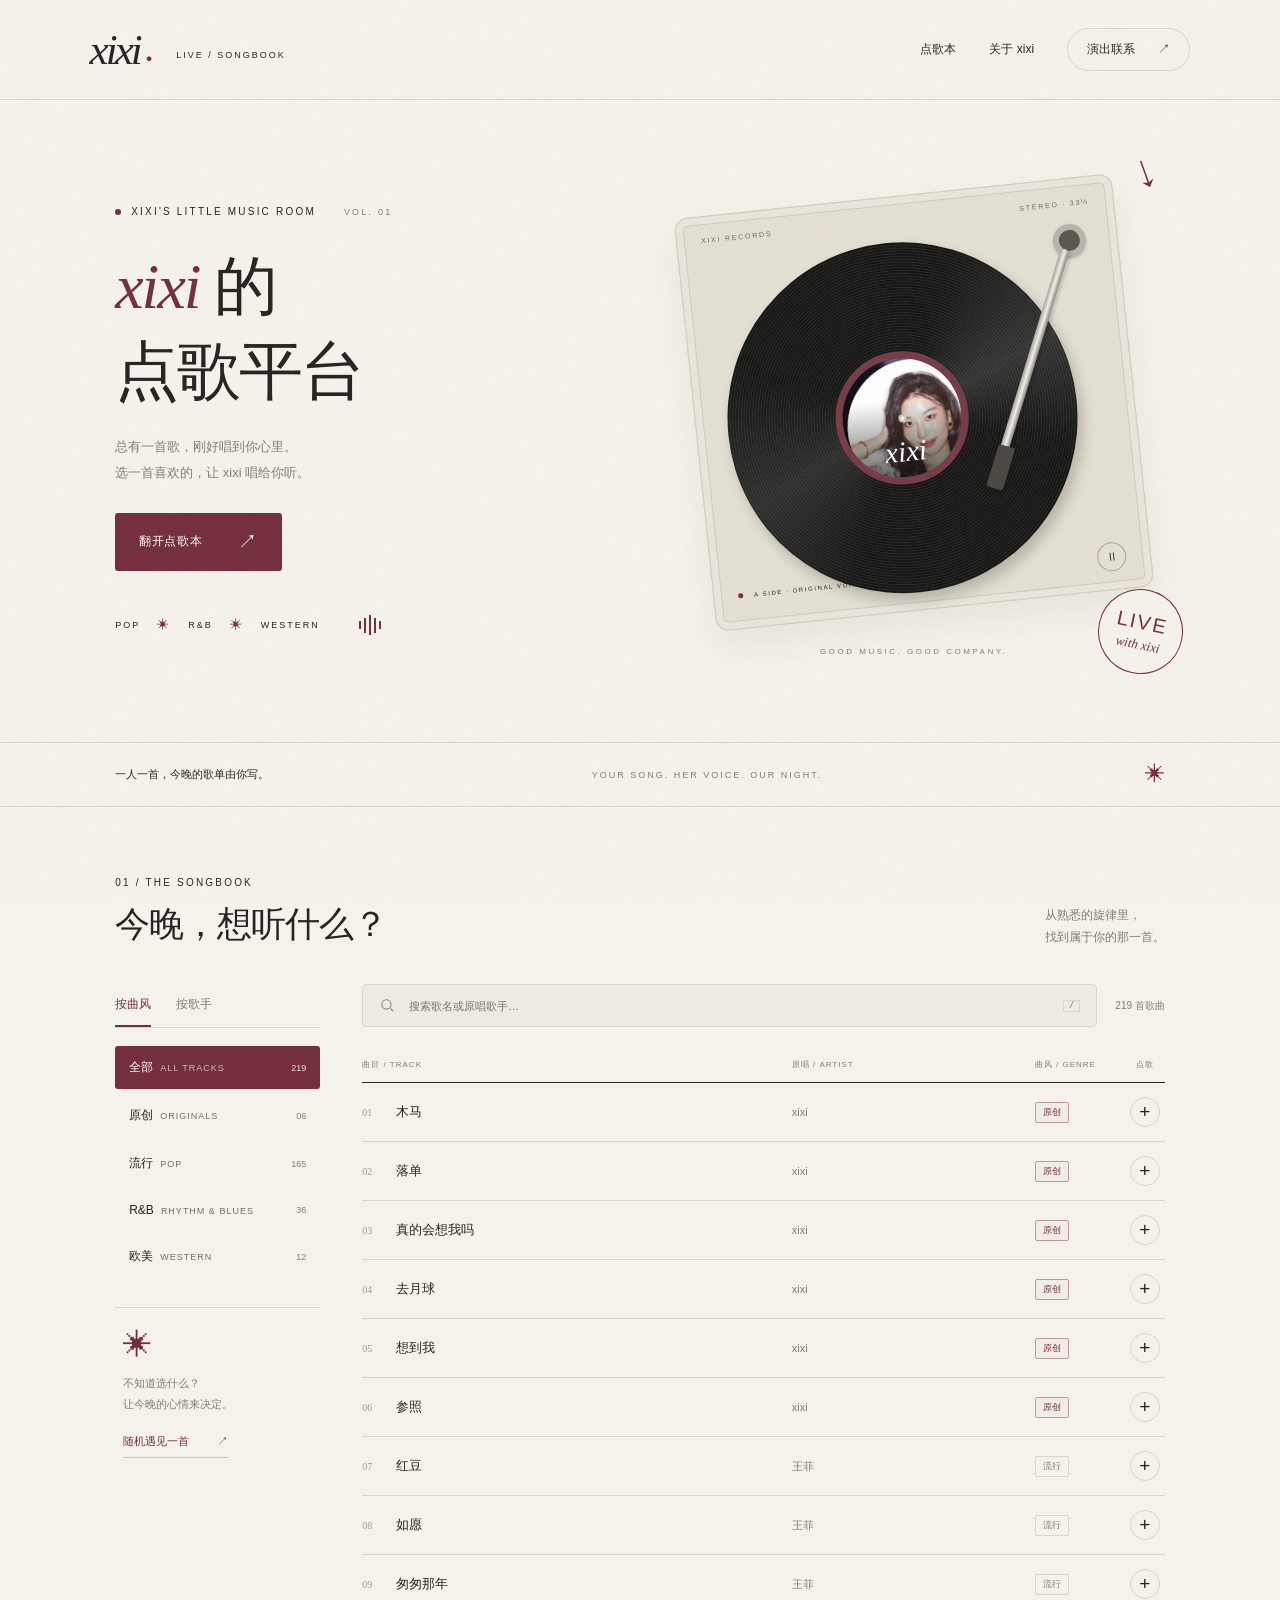
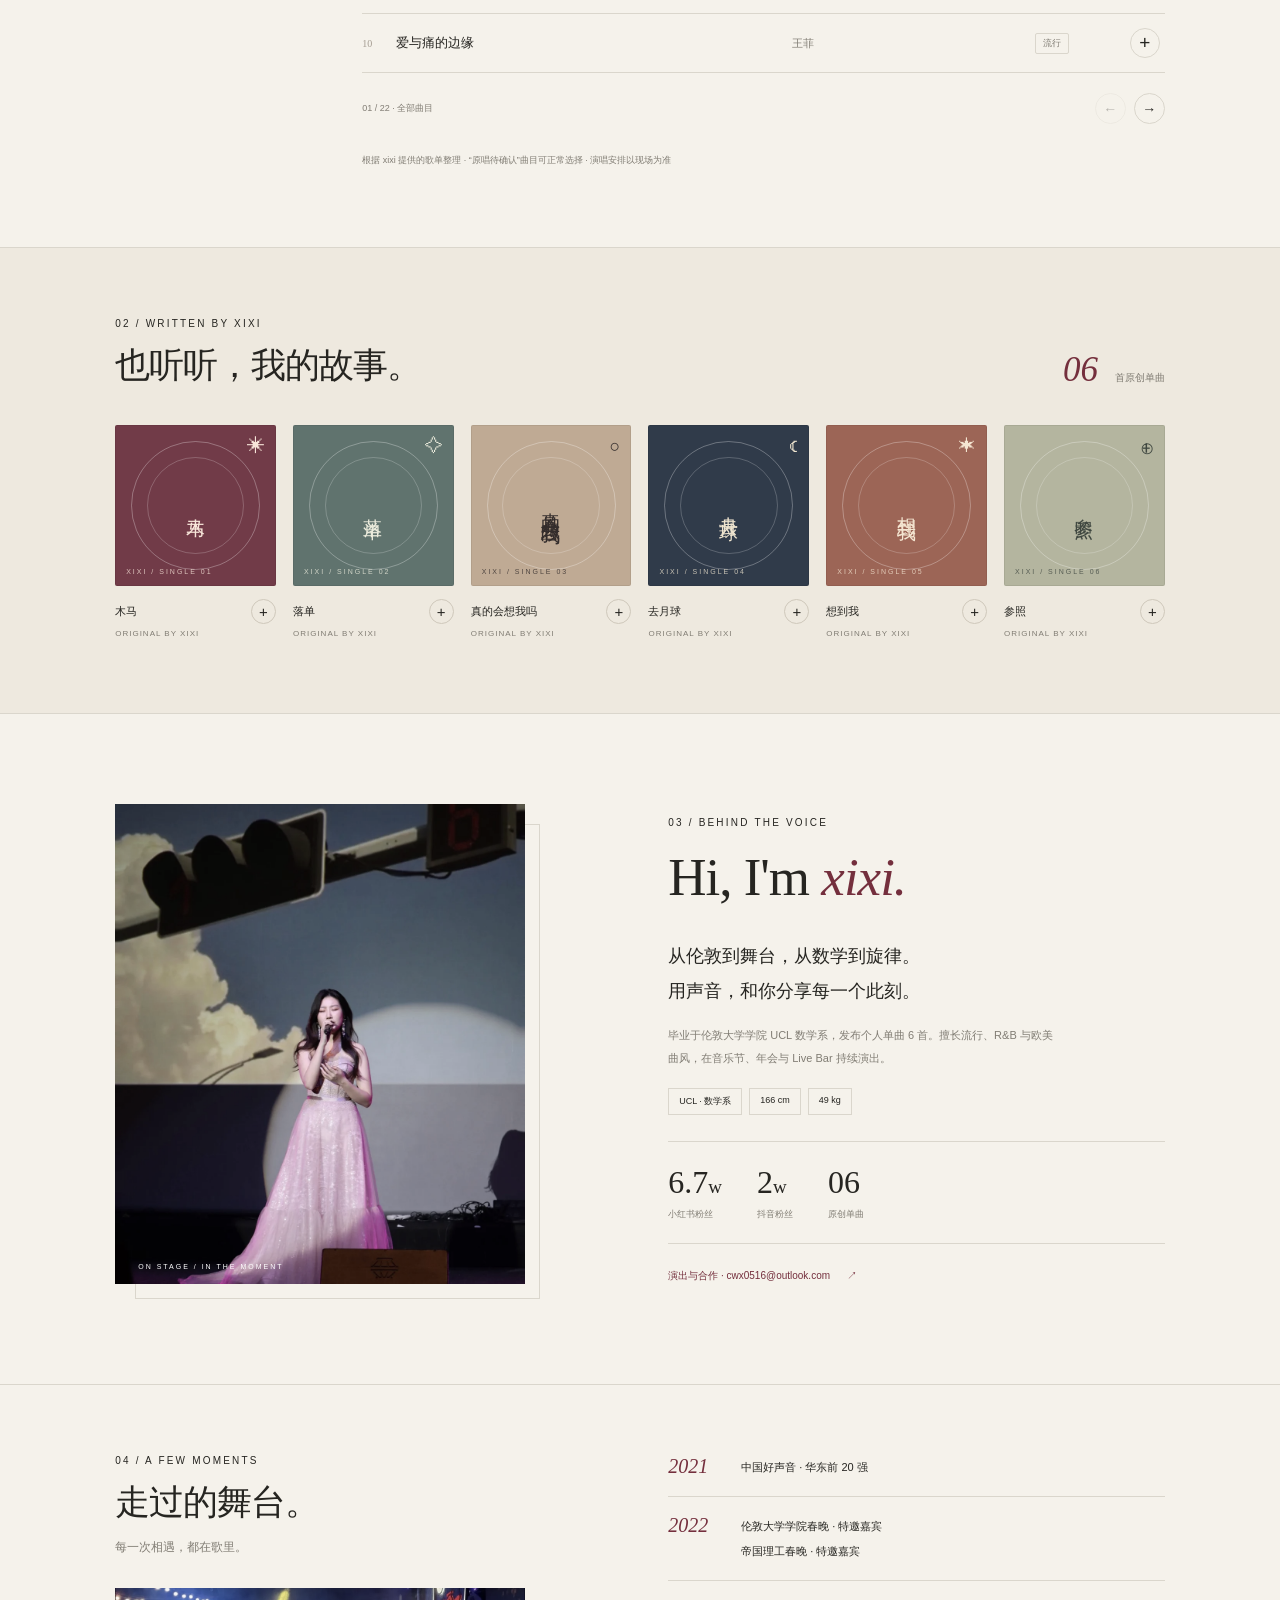
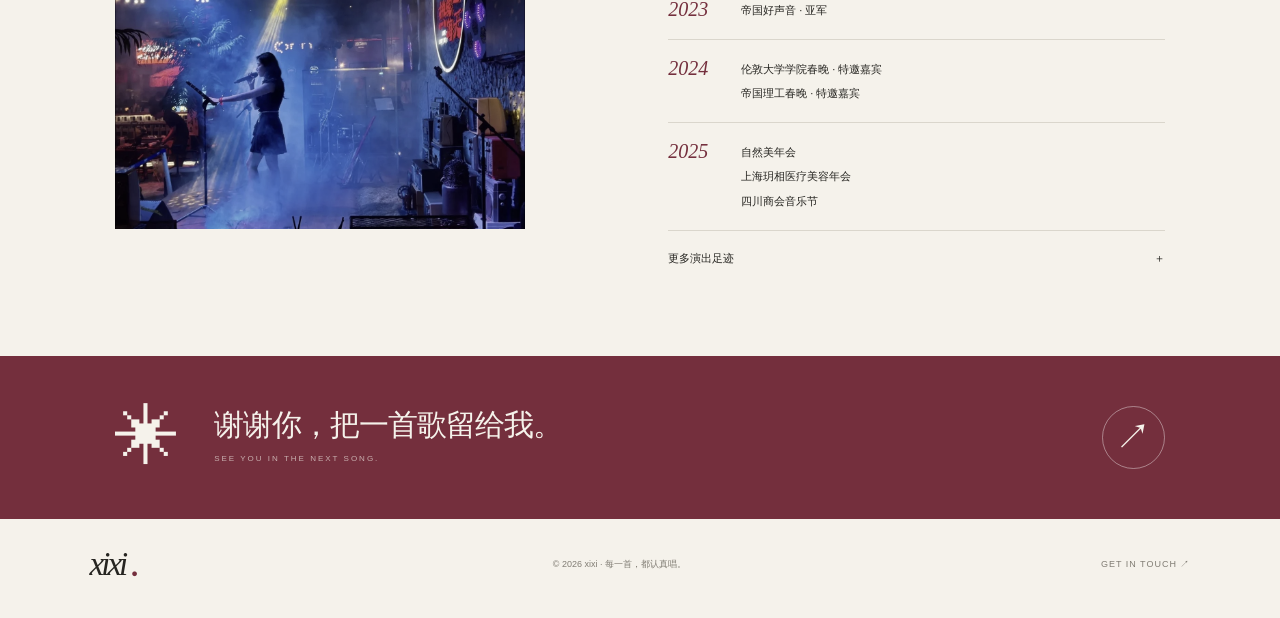
==== index.html @ 0f466eae "Create xixi song request platform for GitHub Pages" ====
<!doctype html>
<html lang="zh-CN">
<head>
  <meta charset="UTF-8">
  <meta name="viewport" content="width=device-width, initial-scale=1">
  <meta name="theme-color" content="#f5f2eb">
  <meta name="description" content="xixi 的点歌平台。按歌手或曲风浏览原创、华语流行、R&B 与欧美歌单，选择歌曲并填写点歌信息。">
  <title>xixi 的点歌平台</title>
  <link rel="icon" href="assets/favicon.svg" type="image/svg+xml">
  <link rel="stylesheet" href="styles.css">
  <script defer src="songs.js"></script>
  <script defer src="app.js"></script>
</head>
<body>
  <header class="header">
    <a class="wordmark" href="#" aria-label="xixi 首页">xixi<span class="brand-dot">●</span><span class="brand-note">LIVE / SONGBOOK</span></a>
    <nav aria-label="主导航"><a class="nav-link active" href="#songbook">点歌本</a><a class="nav-link" href="#about">关于 xixi</a><a class="contact-link" href="mailto:cwx0516@outlook.com">演出联系 <span>↗</span></a></nav>
  </header>
  <main>
    <section class="hero">
      <div class="hero-copy">
        <div class="eyebrow"><span class="status-dot"></span> XIXI'S LITTLE MUSIC ROOM <span class="edition">VOL. 01</span></div>
        <h1><span class="italic">xixi</span> 的<br>点歌平台</h1>
        <p class="hero-sub">总有一首歌，刚好唱到你心里。<br>选一首喜欢的，让 xixi 唱给你听。</p>
        <a class="primary" href="#songbook">翻开点歌本 <span>↗</span></a>
        <div class="hero-bottom"><span>POP</span><i>✳</i><span>R&B</span><i>✳</i><span>WESTERN</span><div class="tiny-wave"><b></b><b></b><b></b><b></b><b></b></div></div>
      </div>
      <div class="turntable-wrap">
        <div class="handwritten">a song for you <span>↘</span></div>
        <div class="turntable">
          <div class="deck-top"><span>XIXI RECORDS</span><span>STEREO · 33⅓</span></div>
          <div class="vinyl" id="vinyl"><div class="vinyl-label"><img src="assets/portrait.webp" alt="歌手 xixi 的肖像" fetchpriority="high"><div class="label-overlay"></div><span>xixi</span><i class="spindle"></i></div></div>
          <div class="tonearm"><div class="arm-pivot"></div><div class="arm-shaft"></div><div class="arm-head"></div></div>
          <div class="deck-bottom"><span><i class="deck-light"></i> A SIDE · ORIGINAL VOICE</span><button id="spin-toggle" class="spin-toggle" aria-label="暂停黑胶旋转" aria-pressed="false">Ⅱ</button></div>
        </div>
        <span class="record-caption">GOOD MUSIC. GOOD COMPANY.</span><div class="hero-stamp">LIVE<br><span>with xixi</span></div>
      </div>
    </section>
    <div class="ribbon"><span>一人一首，今晚的歌单由你写。</span><span class="ribbon-en">YOUR SONG. HER VOICE. OUR NIGHT.</span><span>✳</span></div>
    <section id="songbook" class="songbook section">
      <div class="section-head"><div><div class="eyebrow">01 / THE SONGBOOK</div><h2>今晚，想听什么？</h2></div><p>从熟悉的旋律里，<br>找到属于你的那一首。</p></div>
      <div class="songbook-layout">
        <aside class="filter-sidebar">
          <div class="mode-tabs" role="tablist" aria-label="分类方式"><button class="selected" id="style-tab" role="tab" aria-selected="true">按曲风</button><button id="artist-tab" role="tab" aria-selected="false">按歌手</button></div>
          <div id="filters" class="filters" aria-label="歌曲分类"></div>
          <div class="side-note"><span>✳</span><p>不知道选什么？<br>让今晚的心情来决定。</p><button id="random-song">随机遇见一首 <span>↗</span></button></div>
        </aside>
        <div class="song-content">
          <div class="search-row"><label class="search"><svg viewBox="0 0 24 24" aria-hidden="true"><circle cx="10.5" cy="10.5" r="6.5"></circle><path d="m16 16 4 4"></path></svg><input id="search" type="search" placeholder="搜索歌名或原唱歌手…" aria-label="搜索歌名或原唱歌手"><kbd>/</kbd></label><span id="result-count"></span></div>
          <div class="list-header"><span>曲目 / TRACK</span><span>原唱 / ARTIST</span><span>曲风 / GENRE</span><span>点歌</span></div>
          <div id="song-list" class="song-list"></div>
          <div class="list-footer"><span id="page-info"></span><div><button id="prev-page" aria-label="上一页">←</button><button id="next-page" aria-label="下一页">→</button></div></div>
          <p class="repertoire-note">根据 xixi 提供的歌单整理 · “原唱待确认”曲目可正常选择 · 演唱安排以现场为准</p>
        </div>
      </div>
    </section>
    <section class="originals section" id="originals">
      <div class="section-head"><div><div class="eyebrow">02 / WRITTEN BY XIXI</div><h2>也听听，我的故事。</h2></div><span class="original-count">06 <small>首原创单曲</small></span></div>
      <div class="original-grid" id="original-grid"></div>
    </section>
    <section id="about" class="about section">
      <div class="about-photo"><img src="assets/stage.webp" alt="xixi 穿粉色礼服在舞台上演唱"><span class="photo-caption">ON STAGE / IN THE MOMENT</span></div>
      <div class="about-copy"><div class="eyebrow">03 / BEHIND THE VOICE</div><h2>Hi, I'm <em>xixi.</em></h2><p class="intro">从伦敦到舞台，从数学到旋律。<br>用声音，和你分享每一个此刻。</p><p class="bio">毕业于伦敦大学学院 UCL 数学系，发布个人单曲 6 首。擅长流行、R&B 与欧美曲风，在音乐节、年会与 Live Bar 持续演出。</p><div class="profile-tags"><span>UCL · 数学系</span><span>166 cm</span><span>49 kg</span></div><div class="social-stats"><div><strong>6.7<small>w</small></strong><span>小红书粉丝</span></div><div><strong>2<small>w</small></strong><span>抖音粉丝</span></div><div><strong>06</strong><span>原创单曲</span></div></div><a class="text-link" href="mailto:cwx0516@outlook.com">演出与合作 · cwx0516@outlook.com <span>↗</span></a></div>
    </section>
    <section class="experience section">
      <div><div class="eyebrow">04 / A FEW MOMENTS</div><h2>走过的舞台。</h2><p>每一次相遇，都在歌里。</p><div class="live-photo"><img src="assets/live.webp" alt="xixi 在蓝色灯光下的音乐酒馆演出"></div></div>
      <div class="timeline"><div><span>2021</span><p>中国好声音 · 华东前 20 强</p></div><div><span>2022</span><p>伦敦大学学院春晚 · 特邀嘉宾<br>帝国理工春晚 · 特邀嘉宾</p></div><div><span>2023</span><p>帝国好声音 · 亚军</p></div><div><span>2024</span><p>伦敦大学学院春晚 · 特邀嘉宾<br>帝国理工春晚 · 特邀嘉宾</p></div><div><span>2025</span><p>自然美年会<br>上海玥相医疗美容年会<br>四川商会音乐节</p></div><details><summary>更多演出足迹 <span>＋</span></summary><p>城邦 c&b 民谣庭院酒馆 · Mai rnb bar · 春日尧 music bar · 杜鹃妹儿音乐酒馆 · 驻定不烦小酒馆 · 言欢 live bar · perrys</p></details></div>
    </section>
    <section class="closing"><span class="closing-star">✳</span><div><h2>谢谢你，把一首歌留给我。</h2><p>SEE YOU IN THE NEXT SONG.</p></div><a href="#songbook" aria-label="返回点歌本">↗</a></section>
  </main>
  <footer><a class="wordmark" href="#">xixi<span class="brand-dot">●</span></a><span>© <span id="year"></span> xixi · 每一首，都认真唱。</span><a href="mailto:cwx0516@outlook.com">GET IN TOUCH ↗</a></footer>
  <div id="request-bar" class="request-bar" hidden><div><span class="bar-disc">◎</span><div><strong>你的点歌单</strong><span id="selection-summary"></span></div></div><button id="open-request" class="primary">填写点歌信息 <span>↗</span></button></div>
  <dialog id="request-dialog"><button class="dialog-close" id="close-dialog" aria-label="关闭点歌窗口">×</button><div class="eyebrow">A LITTLE REQUEST</div><h2>这首歌，唱给谁？</h2><p class="dialog-sub">把歌曲和想说的话，一起留给 xixi。</p><div id="selected-songs" class="selected-songs"></div><form id="request-form"><div class="form-row"><label>你的昵称<input name="nickname" maxlength="40" placeholder="怎么称呼你？" autocomplete="nickname"></label><label>桌号 / 位置<input name="table" maxlength="40" placeholder="例如：A03 桌"></label></div><label>想说的话 <span class="optional">选填</span><textarea name="message" maxlength="500" rows="3" placeholder="送给某个人，或留一句今晚的心情…"></textarea></label><div class="delivery-note">点歌信息将通过邮件发给 xixi。点击下方按钮会打开你的邮箱应用，请在邮箱中完成发送。</div><button type="submit" class="primary full">打开邮箱，发送点歌 <span>↗</span></button><button type="button" id="copy-request" class="secondary full">复制点歌内容</button><p class="email-help">收件邮箱：<a href="mailto:cwx0516@outlook.com">cwx0516@outlook.com</a></p><div id="form-status" role="status"></div></form></dialog>
  <div class="toast" id="toast" role="status"></div>
</body>
</html>
---- styles.css ----
@charset "UTF-8";
:root{--paper:#f5f2eb;--ink:#262521;--muted:#817d74;--line:#dad6cc;--wine:#742f3d;--white:#fffdf8;--serif:"Baskerville","Times New Roman","Songti SC","STSong",serif;--sans:"Avenir Next","PingFang SC","Microsoft YaHei",sans-serif}
*{box-sizing:border-box}html{scroll-behavior:smooth;scroll-padding-top:90px}body{margin:0;background:var(--paper);color:var(--ink);font:14px var(--sans);-webkit-font-smoothing:antialiased}body:after{content:"";pointer-events:none;position:fixed;inset:0;z-index:100;opacity:.035;background-image:url("data:image/svg+xml,%3Csvg viewBox='0 0 180 180' xmlns='http://www.w3.org/2000/svg'%3E%3Cfilter id='n'%3E%3CfeTurbulence type='fractalNoise' baseFrequency='.85' numOctaves='3' stitchTiles='stitch'/%3E%3C/filter%3E%3Cpath filter='url(%23n)' opacity='.7' d='M0 0h180v180H0z'/%3E%3C/svg%3E")}a{color:inherit;text-decoration:none}button,input,textarea{font:inherit}button{cursor:pointer;color:inherit}button,a,input,textarea{outline-offset:5px}button:focus-visible,a:focus-visible,input:focus-visible,textarea:focus-visible{outline:2px solid var(--wine)}button{border:0;background:none}img{display:block;width:100%}button:disabled{opacity:.3;cursor:default}[hidden]{display:none!important}.header{max-width:1440px;margin:auto;height:100px;padding:0 7%;display:flex;align-items:center;justify-content:space-between;border-bottom:1px solid var(--line)}.wordmark{font-family:var(--serif);font-style:italic;font-size:43px;letter-spacing:-3px;display:inline-flex;align-items:center}.brand-dot{color:var(--wine);font-style:normal;font-size:11px;margin:17px 0 0 6px;letter-spacing:0}.brand-note{font:9px var(--sans);letter-spacing:2px;line-height:1.4;margin:12px 0 0 24px}.header nav{display:flex;align-items:center;gap:33px;font-size:12px}.nav-link{padding:12px 0}.nav-link:hover{color:var(--wine)}.contact-link{padding:12px 19px;border:1px solid var(--line);border-radius:30px}.contact-link span{margin-left:20px}.hero{max-width:1440px;margin:auto;padding:65px 9% 66px;display:grid;grid-template-columns:1fr 1fr;gap:45px;align-items:center;min-height:605px}.eyebrow{font-size:10px;font-weight:500;letter-spacing:2.2px;display:flex;align-items:center;gap:10px}.status-dot{width:6px;height:6px;background:var(--wine);border-radius:50%}.edition{margin-left:18px;color:var(--muted);font-size:9px}h1{font-family:var(--serif);font-weight:400;font-size:clamp(46px,5vw,72px);line-height:1.32;letter-spacing:-2px;margin:28px 0 20px}.italic{font-style:italic;color:var(--wine)}.hero-sub{line-height:1.95;color:var(--muted);font-size:13px;margin-bottom:28px}.primary{display:inline-flex;align-items:center;justify-content:center;gap:36px;padding:16px 24px;border-radius:3px;background:var(--wine);color:var(--white);font-size:12px;letter-spacing:.6px;transition:background .2s,transform .2s}.primary:hover{background:#582230;transform:translateY(-2px)}.primary span{font-size:19px}.hero-bottom{display:flex;align-items:center;gap:17px;font-size:9px;letter-spacing:2px;margin-top:45px}.hero-bottom i{font-size:12px;color:var(--wine);font-style:normal}.tiny-wave{display:flex;gap:3px;height:19px;align-items:center;margin-left:22px}.tiny-wave b{background:var(--wine);width:2px;height:8px}.tiny-wave b:nth-child(2),.tiny-wave b:nth-child(4){height:15px}.tiny-wave b:nth-child(3){height:20px}.turntable-wrap{position:relative;padding:30px 0 20px;isolation:isolate}.handwritten{position:absolute;right:5px;top:-4px;font:italic 22px var(--serif);color:var(--wine);transform:rotate(-8deg)}.handwritten span{display:inline-block;font-size:35px;transform:rotate(25deg);margin-left:10px}.turntable{position:relative;width:100%;max-width:440px;aspect-ratio:1.06;margin:auto;background:#e4dfd3;border:1px solid #d1cbbd;border-radius:13px;box-shadow:0 16px 36px #34312712,inset 0 0 0 7px #e9e5da,inset 0 0 0 8px #cfc9bd;transform:rotate(-6deg);padding:20px 24px}.deck-top{display:flex;justify-content:space-between;font-size:7px;letter-spacing:1.8px;color:#716b60}.vinyl{position:absolute;width:80%;aspect-ratio:1;left:7%;top:11%;border-radius:50%;background:repeating-radial-gradient(circle at center,#161614 0,#161614 1px,#292925 1.6px,#151513 2.8px);box-shadow:4px 8px 14px #0003;animation:spin 22s linear infinite}.vinyl:before{content:"";position:absolute;inset:0;border-radius:50%;background:conic-gradient(from 22deg,transparent 0deg,#ffffff1f 45deg,transparent 82deg,transparent 180deg,#ffffff19 222deg,transparent 270deg)}.vinyl-label{position:absolute;inset:31%;border-radius:50%;overflow:hidden;border:7px solid #753d48;background:var(--wine)}.vinyl-label img{height:100%;object-fit:cover;object-position:50% 25%}.label-overlay{position:absolute;inset:0;background:linear-gradient(0deg,#0009,transparent 65%)}.vinyl-label>span{position:absolute;bottom:8%;left:0;right:0;text-align:center;font:italic 29px var(--serif);color:#fff}.spindle{position:absolute;width:8px;height:8px;background:var(--paper);border:2px solid #ccc4b5;border-radius:50%;top:calc(50% - 4px);left:calc(50% - 4px)}.tonearm{position:absolute;inset:0;pointer-events:none}.arm-pivot{position:absolute;width:33px;height:33px;right:7%;top:11%;border:6px solid #b8b4aa;border-radius:50%;background:#5b5750;box-shadow:0 2px 3px #0003}.arm-shaft{position:absolute;right:11%;top:17%;height:55%;width:9px;background:linear-gradient(90deg,#a7a49b,#f0eee7,#88847c);border-radius:6px;transform-origin:top center;transform:rotate(23deg);box-shadow:3px 1px 3px #0002}.arm-head{position:absolute;right:30%;bottom:27%;width:17px;height:44px;background:#4a4841;border-radius:3px;transform:rotate(23deg);box-shadow:1px 3px 4px #0002}.deck-bottom{position:absolute;left:24px;right:24px;bottom:18px;display:flex;align-items:center;justify-content:space-between;font-size:6px;letter-spacing:1.6px}.deck-light{display:inline-block;width:5px;height:5px;border-radius:50%;background:var(--wine);margin-right:8px}.spin-toggle{height:29px;width:29px;border:1px solid #aaa496;border-radius:50%;font-size:11px}.record-caption{display:block;text-align:center;font-size:8px;letter-spacing:2.5px;margin-top:37px;color:var(--muted)}.hero-stamp{position:absolute;right:-18px;bottom:2px;background:var(--paper);border:1px solid var(--wine);color:var(--wine);border-radius:50%;width:85px;height:85px;display:flex;align-items:center;justify-content:center;flex-direction:column;transform:rotate(12deg);font-size:20px;letter-spacing:2px}.hero-stamp span{font:italic 13px var(--serif);letter-spacing:0;margin-top:3px}.ribbon{border-block:1px solid var(--line);max-width:1440px;margin:auto;padding:20px 9%;display:flex;justify-content:space-between;align-items:center;font-size:11px}.ribbon-en{letter-spacing:2px;color:var(--muted);font-size:9px}.ribbon>span:last-child{color:var(--wine);font-size:20px}.section{max-width:1440px;margin:auto;padding:70px 9%}.section-head{display:flex;justify-content:space-between;align-items:end;margin-bottom:35px}h2{font-family:var(--serif);font-size:35px;line-height:1.4;letter-spacing:-1px;font-weight:400;margin:12px 0 0}.section-head>p{color:var(--muted);font-size:12px;line-height:1.9;margin:0}.songbook-layout{display:grid;grid-template-columns:205px 1fr;gap:42px}.mode-tabs{display:flex;border-bottom:1px solid var(--line);margin-bottom:18px;gap:25px}.mode-tabs button{font-size:12px;padding:12px 0;color:var(--muted);border-bottom:2px solid transparent}.mode-tabs button.selected{color:var(--wine);border-color:var(--wine)}.filters{display:flex;flex-direction:column;gap:5px;max-height:343px;overflow:auto;scrollbar-width:thin}.filter{display:flex;justify-content:space-between;align-items:center;width:100%;padding:13px 14px;text-align:left;font-size:12px;border-radius:3px}.filter>span:last-child{font-size:9px;color:var(--muted)}.filter:hover{background:#ebe7de}.filter.selected{background:var(--wine);color:white}.filter.selected>span:last-child{color:#ecdae0}.filter .en{font-size:9px;letter-spacing:1px;margin-left:7px;opacity:.65}.side-note{border-top:1px solid var(--line);margin-top:29px;padding:21px 8px}.side-note>span{font-size:29px;color:var(--wine)}.side-note p{color:var(--muted);line-height:1.9;font-size:11px}.side-note button{padding:8px 0;font-size:11px;color:var(--wine);border-bottom:1px solid #742f3d40}.side-note button span{margin-left:25px}.search-row{display:flex;align-items:center;gap:18px;margin-bottom:20px}.search{display:flex;align-items:center;gap:11px;flex:1;background:#eeeae2;border:1px solid var(--line);padding:12px 16px;border-radius:4px}.search svg{width:17px;height:17px;fill:none;stroke:var(--muted);stroke-width:1.5;flex-shrink:0}.search input{background:none;border:0;width:100%;font-size:11px;outline:none}.search kbd{color:var(--muted);border:1px solid var(--line);padding:0 5px;font-size:9px}#result-count{white-space:nowrap;font-size:10px;color:var(--muted)}.list-header,.song-row{display:grid;grid-template-columns:minmax(0,1.8fr) minmax(0,1fr) 80px 40px;align-items:center;gap:10px}.list-header{color:var(--muted);font-size:8px;letter-spacing:1px;padding:12px 0;border-bottom:1px solid var(--ink)}.list-header>span:last-child{text-align:center}.song-row{min-height:59px;border-bottom:1px solid var(--line);transition:background .15s}.song-row:hover{background:#eeeae1}.track-title{display:flex;gap:17px;align-items:center;min-width:0}.track-number{font:10px var(--serif);color:#a39b90;min-width:17px}.track-text{font-size:13px;white-space:nowrap;text-overflow:ellipsis;overflow:hidden}.artist-name{font-size:11px;color:var(--muted);white-space:nowrap;overflow:hidden;text-overflow:ellipsis}.genre{font-size:9px;border:1px solid var(--line);width:fit-content;padding:3px 7px;border-radius:2px;color:var(--muted)}.genre-original{color:var(--wine);border-color:#b9969d;background:#742f3d07}.request-button{width:30px;height:30px;border:1px solid var(--line);border-radius:50%;font-size:19px;justify-self:center;transition:background .2s}.request-button:hover{color:white;background:var(--wine);border-color:var(--wine)}.request-button.chosen{background:var(--wine);color:white;border-color:var(--wine);font-size:13px}.list-footer{display:flex;justify-content:space-between;align-items:center;padding:20px 0}.list-footer>span{font-size:9px;color:var(--muted)}.list-footer>div{display:flex;gap:8px}.list-footer button{border:1px solid var(--line);width:31px;height:31px;border-radius:50%}.repertoire-note{font-size:9px;color:var(--muted);line-height:1.7}.empty-state{padding:70px 15px;text-align:center;line-height:2;color:var(--muted)}.originals{background:#eee9df;border-block:1px solid var(--line)}.original-count{font:italic 35px var(--serif);color:var(--wine)}.original-count small{font:10px var(--sans);color:var(--muted);margin-left:8px}.original-grid{display:grid;grid-template-columns:repeat(6,1fr);gap:17px}.original-card{min-width:0;position:relative}.mini-sleeve{aspect-ratio:1;position:relative;overflow:hidden;display:flex;align-items:center;justify-content:center;background:var(--sleeve);border:1px solid #0001;border-radius:2px}.mini-sleeve:before{content:"";position:absolute;width:80%;height:80%;border:1px solid #ffffff4a;border-radius:50%}.mini-sleeve:after{content:"";position:absolute;width:60%;height:60%;border:1px solid #ffffff35;border-radius:50%}.cover-title{position:relative;z-index:1;font:19px var(--serif);color:var(--cover-ink);writing-mode:vertical-rl;letter-spacing:3px}.cover-no{position:absolute;bottom:10px;left:10px;font-size:7px;letter-spacing:2px;color:var(--cover-ink);opacity:.8}.cover-star{position:absolute;top:10px;right:10px;color:var(--cover-ink);font-size:18px}.original-meta{display:flex;justify-content:space-between;align-items:center;gap:4px;margin-top:13px}.original-meta strong{font-size:11px;font-weight:500}.original-meta button{width:25px;height:25px;flex-shrink:0;border:1px solid #cfc8bb;border-radius:50%;font-size:15px}.original-card>p{font-size:8px;letter-spacing:1px;color:var(--muted);margin:5px 0}.about{display:grid;grid-template-columns:1fr 1.05fr;gap:80px;padding-top:90px;padding-bottom:85px;align-items:center}.about-photo{position:relative;max-width:425px;padding:0 15px 15px 0}.about-photo:after{content:"";position:absolute;inset:20px 0 0 20px;border:1px solid var(--line);z-index:-1}.about-photo img{height:480px;object-fit:cover;object-position:50% 57%;filter:saturate(.65)}.photo-caption{position:absolute;bottom:29px;left:23px;color:white;font-size:7px;letter-spacing:2px}.about h2{font-size:53px}.about h2 em{color:var(--wine)}.intro{font-family:var(--serif);font-size:18px;line-height:1.9;margin:25px 0 16px}.bio{font-size:11px;line-height:2.1;color:var(--muted);max-width:385px}.profile-tags{display:flex;gap:7px;margin:18px 0 26px}.profile-tags span{border:1px solid var(--line);padding:6px 10px;font-size:9px}.social-stats{display:flex;gap:35px;border-block:1px solid var(--line);padding:22px 0;margin-bottom:22px}.social-stats>div{display:flex;flex-direction:column;gap:7px}.social-stats strong{font:32px var(--serif);font-weight:400}.social-stats strong small{font-size:19px}.social-stats span{font-size:9px;color:var(--muted)}.text-link{font-size:10px;color:var(--wine);line-height:2}.text-link span{margin-left:14px}.experience{border-top:1px solid var(--line);display:grid;grid-template-columns:1fr 1.05fr;gap:80px}.experience>div>p{font-size:12px;color:var(--muted)}.live-photo{margin-top:32px;max-width:410px}.live-photo img{aspect-ratio:1.7;object-fit:cover;filter:saturate(.6)}.timeline>div{display:grid;grid-template-columns:56px 1fr;gap:17px;border-bottom:1px solid var(--line);padding:17px 0}.timeline>div:first-child{padding-top:0}.timeline>div>span{font:italic 20px var(--serif);color:var(--wine)}.timeline p{font-size:11px;line-height:2.2;margin:0}.timeline details{font-size:11px;padding:20px 0}.timeline summary{cursor:pointer;list-style:none;display:flex;justify-content:space-between}.timeline details p{padding-top:15px;color:var(--muted)}.closing{max-width:1440px;margin:auto;background:var(--wine);color:var(--paper);padding:44px 9%;display:flex;align-items:center;gap:34px}.closing-star{font-size:65px;font-weight:100}.closing h2{font-size:30px;margin:0}.closing p{letter-spacing:2px;font-size:8px;opacity:.65}.closing>a{margin-left:auto;font-size:36px;width:63px;height:63px;border:1px solid #fff6;border-radius:50%;display:grid;place-items:center}footer{max-width:1440px;margin:auto;padding:27px 7% 35px;display:flex;align-items:center;justify-content:space-between}footer>.wordmark{font-size:33px}footer>span,footer>a:last-child{font-size:9px;color:var(--muted)}footer>a:last-child{letter-spacing:1px}.request-bar{position:fixed;bottom:22px;left:50%;transform:translateX(-50%);width:min(710px,calc(100% - 32px));background:#fffdf8f5;backdrop-filter:blur(15px);border:1px solid var(--line);border-radius:6px;box-shadow:0 7px 35px #0002;z-index:50;padding:13px 16px;display:flex;align-items:center;justify-content:space-between;gap:20px}.request-bar>div{display:flex;align-items:center;gap:13px;min-width:0}.bar-disc{font-size:33px;color:var(--wine)}.request-bar>div>div{display:flex;flex-direction:column;gap:5px;min-width:0}.request-bar strong{font-size:12px;font-weight:500}#selection-summary{font-size:10px;color:var(--muted);overflow:hidden;white-space:nowrap;text-overflow:ellipsis;max-width:300px}.request-bar .primary{padding:11px 16px;gap:20px;white-space:nowrap}body.has-selection footer{padding-bottom:115px}dialog{background:var(--paper);color:var(--ink);border:1px solid var(--line);border-radius:8px;width:min(520px,calc(100% - 28px));padding:35px;max-height:90dvh;overflow:auto;box-shadow:0 25px 100px #0004}dialog::backdrop{background:#24221dcc;backdrop-filter:blur(5px)}.dialog-close{position:absolute;right:15px;top:9px;font-size:28px;color:var(--muted);width:35px;height:35px}dialog h2{font-size:29px}.dialog-sub{font-size:12px;color:var(--muted);margin-bottom:23px}.selected-songs{display:flex;flex-wrap:wrap;gap:7px;margin-bottom:23px}.selected-chip{background:#e8dedc;color:var(--wine);border-radius:3px;font-size:11px;padding:8px 10px;display:flex;gap:12px;align-items:center}.selected-chip button{padding:0;color:var(--wine);font-size:16px}form label{display:block;font-size:11px}form input,form textarea{width:100%;background:var(--white);border:1px solid var(--line);padding:12px;margin-top:8px;border-radius:3px;font-size:12px;resize:vertical}.form-row{display:grid;grid-template-columns:1fr 1fr;gap:15px;margin-bottom:18px}.optional{color:var(--muted);font-size:9px;margin-left:8px}.delivery-note{font-size:10px;color:var(--muted);line-height:1.9;margin:18px 0}.full{width:100%}.secondary{border:1px solid var(--line);border-radius:3px;padding:13px;margin-top:9px;font-size:11px}.email-help{font-size:10px;color:var(--muted);text-align:center}.email-help a{color:var(--wine)}#form-status{font-size:11px;line-height:1.8;color:var(--wine)}.toast{position:fixed;bottom:120px;left:50%;transform:translate(-50%,10px);max-width:calc(100% - 32px);padding:12px 20px;background:var(--ink);color:var(--paper);border-radius:4px;z-index:110;opacity:0;pointer-events:none;transition:opacity .2s,transform .2s;font-size:11px;text-align:center}.toast.show{opacity:1;transform:translate(-50%,0)}.paused{animation-play-state:paused!important}@keyframes spin{to{transform:rotate(360deg)}}@media(min-width:1441px){.hero{min-height:670px}.turntable{max-width:470px}}@media(max-width:1000px){.header{padding-inline:5%}.hero,.section,.ribbon,.closing{padding-left:6%;padding-right:6%}.hero{gap:25px}.songbook-layout{grid-template-columns:170px 1fr;gap:25px}.original-grid{gap:11px}.about,.experience{gap:40px}.about-photo img{height:425px}.hero-stamp{right:-7px}.list-header,.song-row{grid-template-columns:minmax(0,1.7fr) minmax(0,1fr) 58px 32px}.track-title{gap:10px}.hero-bottom{gap:12px}}
@media(max-width:680px){html{scroll-padding-top:22px}.header{height:78px;padding:0 6%}.wordmark{font-size:37px}.brand-note{display:none}.header nav{gap:17px;font-size:10px}.contact-link{padding:9px 10px}.contact-link span{margin-left:7px}.hero{grid-template-columns:1fr;padding:35px 7% 29px;gap:20px}.hero-copy{position:relative}.eyebrow{font-size:8px;letter-spacing:1.7px}.edition{font-size:7px;margin-left:auto}h1{font-size:53px;margin:20px 0 15px;line-height:1.26}.hero-sub{font-size:11px;line-height:1.9;margin:14px 0 20px}.primary{padding:13px 20px;font-size:11px}.hero-bottom{position:absolute;right:0;bottom:9px;gap:9px;margin:0;font-size:7px;letter-spacing:1px}.hero-bottom .tiny-wave{display:none}.turntable-wrap{max-width:350px;width:88%;margin:12px auto 0;padding-top:25px}.turntable{max-width:310px}.handwritten{font-size:19px;right:0;top:-4px}.handwritten span{font-size:27px}.hero-stamp{width:63px;height:63px;font-size:16px;right:-12px;bottom:10px}.hero-stamp span{font-size:10px}.record-caption{font-size:6px;margin-top:27px}.deck-top{font-size:5px}.deck-bottom{font-size:4px;left:20px;right:20px;bottom:14px;letter-spacing:1px}.spin-toggle{width:25px;height:25px}.arm-pivot{width:26px;height:26px;border-width:5px}.arm-shaft{width:7px}.arm-head{width:13px;height:34px}.vinyl-label{border-width:5px}.vinyl-label>span{font-size:23px}.ribbon{padding:16px 7%;font-size:9px}.ribbon-en{display:none}.ribbon>span:last-child{font-size:16px}.section{padding:43px 7%}.section-head{margin-bottom:23px}h2{font-size:27px}.section-head>p{font-size:9px;line-height:1.8}.songbook-layout{grid-template-columns:1fr;gap:16px}.mode-tabs{gap:26px;margin-bottom:11px}.mode-tabs button{padding:8px 0;font-size:11px}.filters{flex-direction:row;gap:7px;overflow:auto;max-height:none;padding-bottom:5px}.filter{flex-shrink:0;width:auto;gap:10px;padding:10px 13px;font-size:10px;border:1px solid var(--line);border-radius:3px;max-width:200px}.filter>span:first-child{white-space:nowrap;overflow:hidden;text-overflow:ellipsis}.filter .en{display:none}.filter>span:last-child{font-size:8px}.side-note{display:none}.search-row{gap:10px;margin-bottom:9px}.search{padding:11px 12px}.search input{font-size:10px}.search kbd{display:none}#result-count{font-size:8px}.list-header,.song-row{grid-template-columns:minmax(0,1.65fr) minmax(0,1fr) 44px 30px;gap:7px}.list-header{font-size:6px;letter-spacing:.5px;padding:12px 0}.song-row{min-height:60px}.track-title{gap:9px}.track-number{font-size:9px;min-width:13px}.track-text{font-size:11px}.artist-name{font-size:9px}.genre{font-size:7px;padding:3px 5px}.request-button{width:27px;height:27px;font-size:18px}.list-footer{padding:17px 0}.repertoire-note{font-size:8px}.original-count{font-size:27px}.original-count small{font-size:8px;margin-left:3px}.original-grid{grid-template-columns:repeat(3,1fr);gap:21px 13px}.cover-title{font-size:18px}.original-meta{margin-top:9px}.original-meta strong{font-size:10px}.original-card>p{font-size:7px}.cover-no{font-size:5px;left:7px;bottom:7px}.cover-star{font-size:16px;right:7px;top:7px}.about{grid-template-columns:1fr;gap:32px;padding-top:48px;padding-bottom:45px}.about-photo{width:85%;max-width:360px;margin:0 auto}.about-photo img{height:350px;object-position:50% 70%}.about h2{font-size:44px}.intro{font-size:17px;margin:15px 0}.bio{font-size:11px}.social-stats{gap:40px}.social-stats strong{font-size:30px}.experience{grid-template-columns:1fr;gap:30px}.live-photo{margin-top:25px}.timeline>div{padding:14px 0}.timeline p{font-size:11px}.closing{padding:30px 7%;gap:15px}.closing-star{font-size:42px}.closing h2{font-size:18px;letter-spacing:-.5px}.closing p{font-size:6px;letter-spacing:1px}.closing>a{width:38px;height:38px;font-size:25px;flex-shrink:0}footer{padding:24px 6%;gap:12px}footer>.wordmark{font-size:30px}footer>span{font-size:7px}footer>a:last-child{font-size:6px;letter-spacing:.6px}.request-bar{bottom:12px;padding:11px;gap:8px}.bar-disc{font-size:27px}.request-bar>div{gap:9px}.request-bar strong{font-size:10px}#selection-summary{font-size:8px;max-width:145px}.request-bar .primary{padding:10px 12px;gap:10px;font-size:9px}.request-bar .primary span{font-size:15px}dialog{padding:28px 22px}dialog h2{font-size:26px}.dialog-sub{font-size:11px}.toast{font-size:10px}}
.filter-sidebar,.song-content,.search{min-width:0}
@media(prefers-reduced-motion:reduce){html{scroll-behavior:auto}.vinyl{animation:none}.primary,.toast{transition:none}}
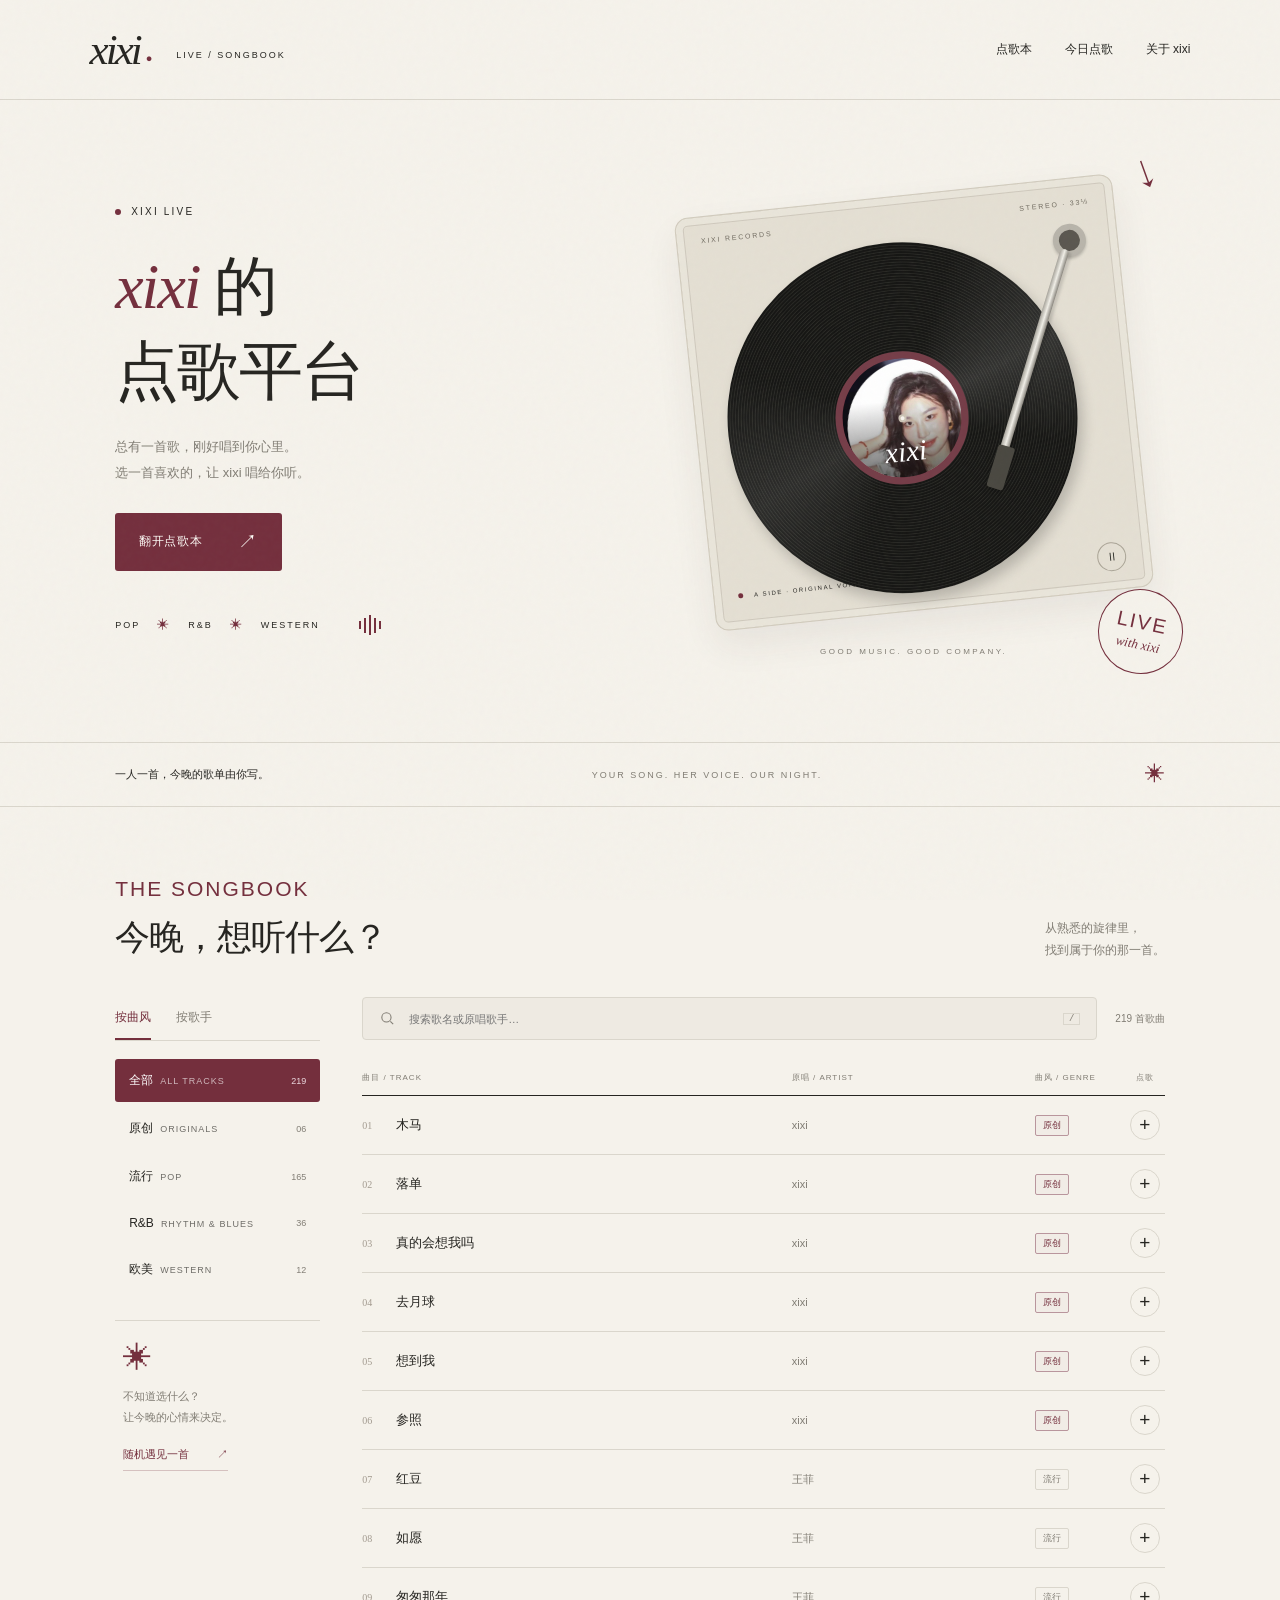
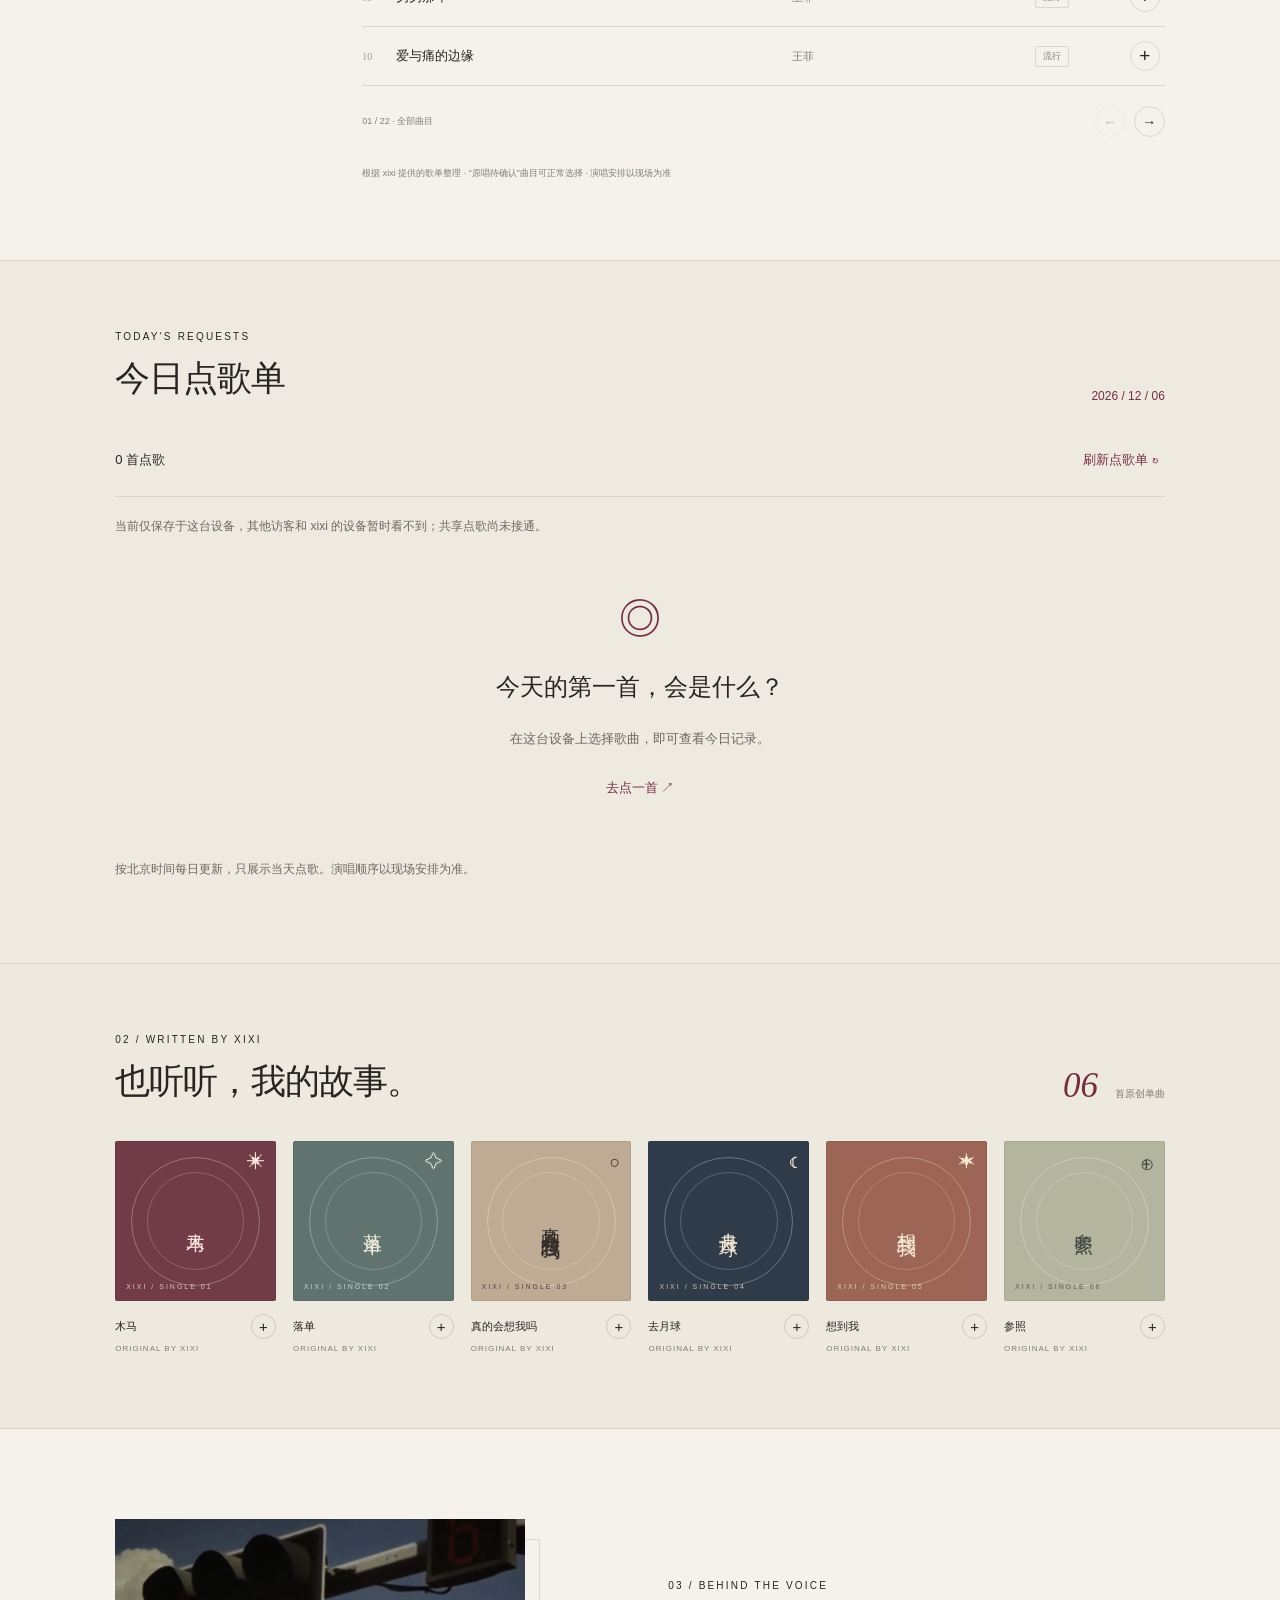
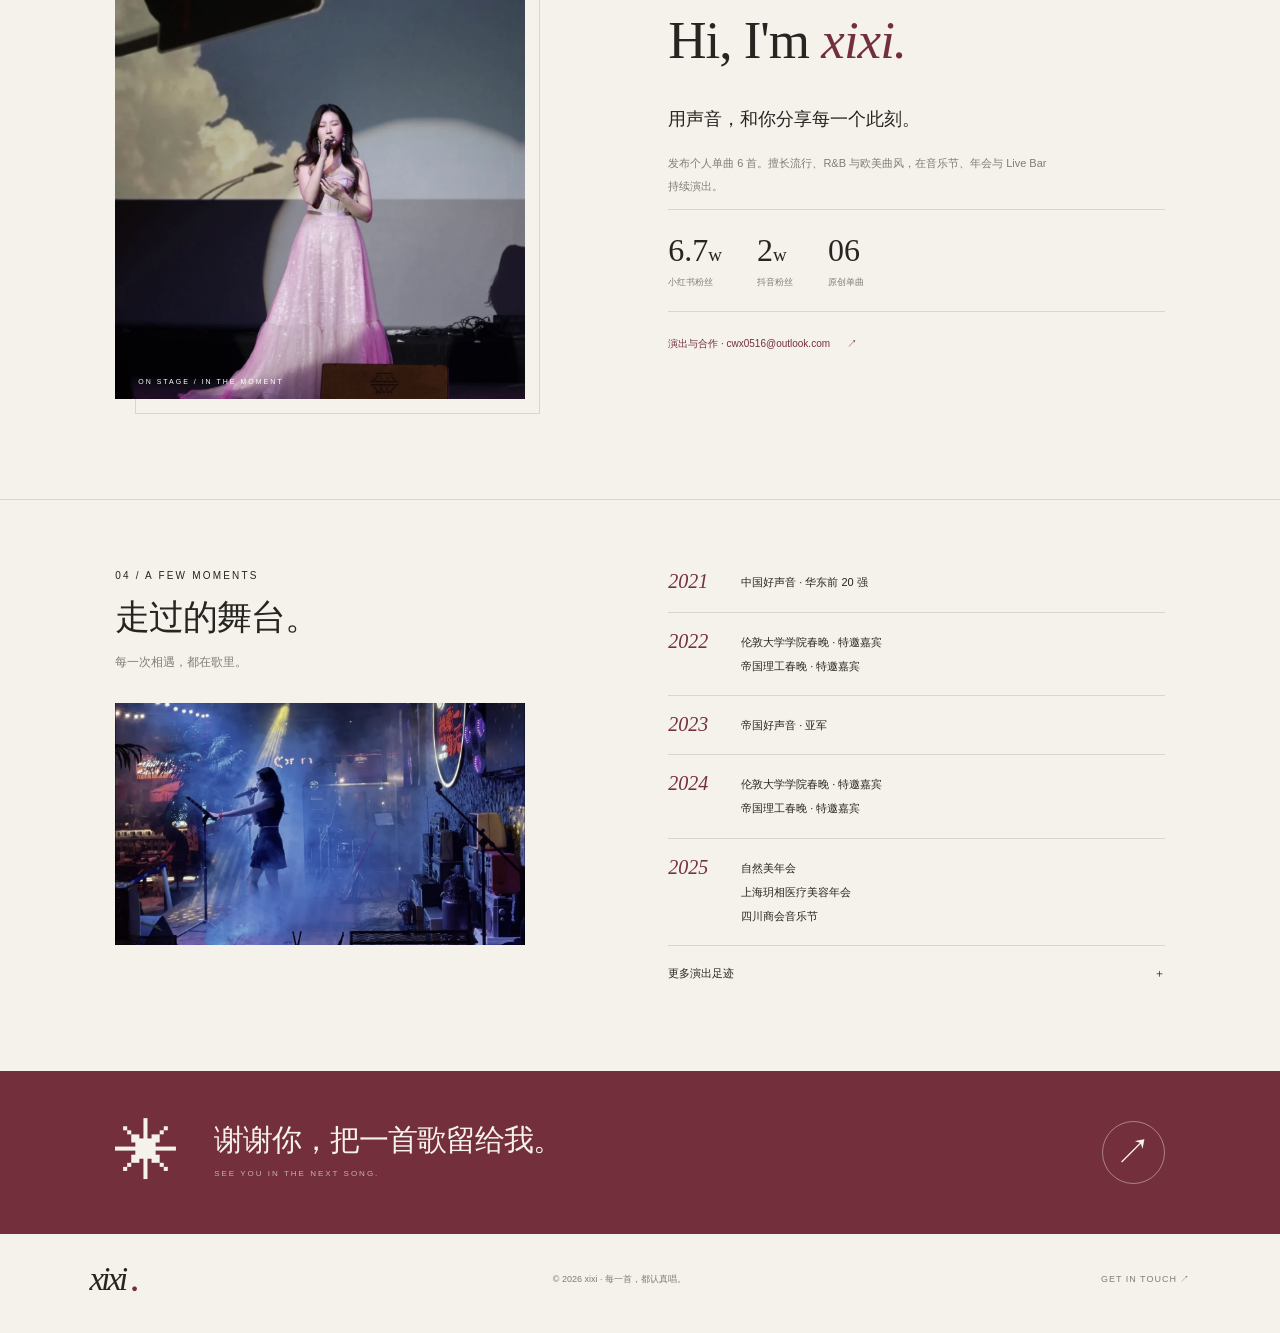
==== commit eb67b3ea: "Refine mobile songbook and add daily on-page request records" ====
--- a/index.html
+++ b/index.html
@@ -8,18 +8,20 @@
   <title>xixi 的点歌平台</title>
   <link rel="icon" href="assets/favicon.svg" type="image/svg+xml">
   <link rel="stylesheet" href="styles.css">
+  <link rel="stylesheet" href="mobile.css">
   <script defer src="songs.js"></script>
+  <script defer src="queue-config.js"></script>
   <script defer src="app.js"></script>
 </head>
 <body>
   <header class="header">
     <a class="wordmark" href="#" aria-label="xixi 首页">xixi<span class="brand-dot">●</span><span class="brand-note">LIVE / SONGBOOK</span></a>
-    <nav aria-label="主导航"><a class="nav-link active" href="#songbook">点歌本</a><a class="nav-link" href="#about">关于 xixi</a><a class="contact-link" href="mailto:cwx0516@outlook.com">演出联系 <span>↗</span></a></nav>
+    <nav aria-label="主导航"><a class="nav-link active" href="#songbook">点歌本</a><a class="nav-link" href="#today">今日点歌</a><a class="nav-link" href="#about">关于 xixi</a></nav>
   </header>
   <main>
     <section class="hero">
       <div class="hero-copy">
-        <div class="eyebrow"><span class="status-dot"></span> XIXI'S LITTLE MUSIC ROOM <span class="edition">VOL. 01</span></div>
+        <div class="eyebrow"><span class="status-dot"></span> XIXI LIVE</div>
         <h1><span class="italic">xixi</span> 的<br>点歌平台</h1>
         <p class="hero-sub">总有一首歌，刚好唱到你心里。<br>选一首喜欢的，让 xixi 唱给你听。</p>
         <a class="primary" href="#songbook">翻开点歌本 <span>↗</span></a>
@@ -38,7 +40,7 @@
     </section>
     <div class="ribbon"><span>一人一首，今晚的歌单由你写。</span><span class="ribbon-en">YOUR SONG. HER VOICE. OUR NIGHT.</span><span>✳</span></div>
     <section id="songbook" class="songbook section">
-      <div class="section-head"><div><div class="eyebrow">01 / THE SONGBOOK</div><h2>今晚，想听什么？</h2></div><p>从熟悉的旋律里，<br>找到属于你的那一首。</p></div>
+      <div class="section-head"><div><div class="eyebrow songbook-title">THE SONGBOOK</div><h2>今晚，想听什么？</h2></div><p>从熟悉的旋律里，<br>找到属于你的那一首。</p></div>
       <div class="songbook-layout">
         <aside class="filter-sidebar">
           <div class="mode-tabs" role="tablist" aria-label="分类方式"><button class="selected" id="style-tab" role="tab" aria-selected="true">按曲风</button><button id="artist-tab" role="tab" aria-selected="false">按歌手</button></div>
@@ -54,13 +56,20 @@
         </div>
       </div>
     </section>
+    <section id="today" class="today section">
+      <div class="section-head"><div><div class="eyebrow">TODAY'S REQUESTS</div><h2>今日点歌单</h2></div><span id="queue-date" class="queue-date"></span></div>
+      <div class="queue-toolbar"><span id="queue-count">0 首点歌</span><button id="refresh-queue" type="button">刷新点歌单 ↻</button></div>
+      <p id="queue-status" class="queue-status" role="status"></p>
+      <div id="today-list" class="today-list"></div>
+      <p class="queue-note">按北京时间每日更新，只展示当天点歌。演唱顺序以现场安排为准。</p>
+    </section>
     <section class="originals section" id="originals">
       <div class="section-head"><div><div class="eyebrow">02 / WRITTEN BY XIXI</div><h2>也听听，我的故事。</h2></div><span class="original-count">06 <small>首原创单曲</small></span></div>
       <div class="original-grid" id="original-grid"></div>
     </section>
     <section id="about" class="about section">
       <div class="about-photo"><img src="assets/stage.webp" alt="xixi 穿粉色礼服在舞台上演唱"><span class="photo-caption">ON STAGE / IN THE MOMENT</span></div>
-      <div class="about-copy"><div class="eyebrow">03 / BEHIND THE VOICE</div><h2>Hi, I'm <em>xixi.</em></h2><p class="intro">从伦敦到舞台，从数学到旋律。<br>用声音，和你分享每一个此刻。</p><p class="bio">毕业于伦敦大学学院 UCL 数学系，发布个人单曲 6 首。擅长流行、R&B 与欧美曲风，在音乐节、年会与 Live Bar 持续演出。</p><div class="profile-tags"><span>UCL · 数学系</span><span>166 cm</span><span>49 kg</span></div><div class="social-stats"><div><strong>6.7<small>w</small></strong><span>小红书粉丝</span></div><div><strong>2<small>w</small></strong><span>抖音粉丝</span></div><div><strong>06</strong><span>原创单曲</span></div></div><a class="text-link" href="mailto:cwx0516@outlook.com">演出与合作 · cwx0516@outlook.com <span>↗</span></a></div>
+      <div class="about-copy"><div class="eyebrow">03 / BEHIND THE VOICE</div><h2>Hi, I'm <em>xixi.</em></h2><p class="intro">用声音，和你分享每一个此刻。</p><p class="bio">发布个人单曲 6 首。擅长流行、R&B 与欧美曲风，在音乐节、年会与 Live Bar 持续演出。</p><div class="social-stats"><div><strong>6.7<small>w</small></strong><span>小红书粉丝</span></div><div><strong>2<small>w</small></strong><span>抖音粉丝</span></div><div><strong>06</strong><span>原创单曲</span></div></div><a class="text-link" href="mailto:cwx0516@outlook.com">演出与合作 · cwx0516@outlook.com <span>↗</span></a></div>
     </section>
     <section class="experience section">
       <div><div class="eyebrow">04 / A FEW MOMENTS</div><h2>走过的舞台。</h2><p>每一次相遇，都在歌里。</p><div class="live-photo"><img src="assets/live.webp" alt="xixi 在蓝色灯光下的音乐酒馆演出"></div></div>
@@ -70,7 +79,7 @@
   </main>
   <footer><a class="wordmark" href="#">xixi<span class="brand-dot">●</span></a><span>© <span id="year"></span> xixi · 每一首，都认真唱。</span><a href="mailto:cwx0516@outlook.com">GET IN TOUCH ↗</a></footer>
   <div id="request-bar" class="request-bar" hidden><div><span class="bar-disc">◎</span><div><strong>你的点歌单</strong><span id="selection-summary"></span></div></div><button id="open-request" class="primary">填写点歌信息 <span>↗</span></button></div>
-  <dialog id="request-dialog"><button class="dialog-close" id="close-dialog" aria-label="关闭点歌窗口">×</button><div class="eyebrow">A LITTLE REQUEST</div><h2>这首歌，唱给谁？</h2><p class="dialog-sub">把歌曲和想说的话，一起留给 xixi。</p><div id="selected-songs" class="selected-songs"></div><form id="request-form"><div class="form-row"><label>你的昵称<input name="nickname" maxlength="40" placeholder="怎么称呼你？" autocomplete="nickname"></label><label>桌号 / 位置<input name="table" maxlength="40" placeholder="例如：A03 桌"></label></div><label>想说的话 <span class="optional">选填</span><textarea name="message" maxlength="500" rows="3" placeholder="送给某个人，或留一句今晚的心情…"></textarea></label><div class="delivery-note">点歌信息将通过邮件发给 xixi。点击下方按钮会打开你的邮箱应用，请在邮箱中完成发送。</div><button type="submit" class="primary full">打开邮箱，发送点歌 <span>↗</span></button><button type="button" id="copy-request" class="secondary full">复制点歌内容</button><p class="email-help">收件邮箱：<a href="mailto:cwx0516@outlook.com">cwx0516@outlook.com</a></p><div id="form-status" role="status"></div></form></dialog>
+  <dialog id="request-dialog"><button class="dialog-close" id="close-dialog" aria-label="关闭点歌窗口">×</button><div class="eyebrow">A LITTLE REQUEST</div><h2>这首歌，唱给谁？</h2><p class="dialog-sub">选好歌曲，加入今日点歌单。</p><div id="selected-songs" class="selected-songs"></div><form id="request-form"><div class="form-row"><label>你的昵称<input name="nickname" maxlength="40" placeholder="怎么称呼你？" autocomplete="nickname"></label><label>桌号 / 位置<input name="table" maxlength="40" placeholder="例如：A03 桌"></label></div><label>想说的话 <span class="optional">选填</span><textarea name="message" maxlength="500" rows="3" placeholder="送给某个人，或留一句今晚的心情…"></textarea></label><div class="delivery-note" id="delivery-note"></div><button id="submit-request" type="submit" class="primary full">加入今日点歌单 <span>↗</span></button><div id="form-status" role="status"></div></form></dialog>
   <div class="toast" id="toast" role="status"></div>
 </body>
 </html>
--- a/mobile.css
+++ b/mobile.css
@@ -0,0 +1,65 @@
+.songbook-title{font:500 21px var(--sans);letter-spacing:2px;color:var(--wine)}
+.today{border-top:1px solid var(--line);background:#efeae1}
+.queue-date{font-size:12px;color:var(--wine);white-space:nowrap}
+.queue-toolbar{display:flex;justify-content:space-between;align-items:center;font-size:13px;border-bottom:1px solid var(--line);padding-bottom:14px}
+.queue-toolbar button{min-height:44px;color:var(--wine)}
+.queue-status,.queue-note{font-size:12px;color:#6d675e;line-height:1.9}
+.queue-status{margin:18px 0}
+.queue-empty{padding:35px 10px;text-align:center}
+.queue-empty>span{font-size:42px;color:var(--wine)}
+.queue-empty h3{font:24px var(--serif);font-weight:400}
+.queue-empty p{font-size:13px;color:#6d675e;line-height:1.9}
+.queue-empty a{display:inline-block;color:var(--wine);padding:14px;font-size:13px}
+.queue-item{padding:20px 0;border-bottom:1px solid var(--line)}
+.queue-item-head{display:flex;align-items:center;gap:12px;font-size:12px}
+.queue-item-head strong{font-weight:500;color:var(--wine)}
+.queue-item-head time{margin-left:auto;color:#6d675e}
+.queue-tracks p{font-size:16px;margin:12px 0}
+.queue-tracks small{font-size:12px;color:#6d675e;display:block;margin-top:5px}
+.queue-message{font-size:13px;line-height:1.8;white-space:pre-wrap;overflow-wrap:anywhere;color:#6d675e;margin-bottom:0}
+.queue-item-head strong,.queue-item-head>span{overflow-wrap:anywhere;min-width:0}
+.queue-item-head time{flex-shrink:0}
+@media(max-width:680px){
+  .header{height:70px;padding-inline:6%}.header nav{gap:17px;font-size:12px}.nav-link{min-height:44px;display:flex;align-items:center}
+  .hero{grid-template-columns:minmax(0,1.05fr) minmax(0,1fr);padding:30px 6% 28px;gap:14px;min-height:0;align-items:center}
+  .hero-copy{min-width:0}.hero .eyebrow{font-size:10px;letter-spacing:2px}.hero h1{font-size:clamp(28px,8.4vw,49px);letter-spacing:-1px;line-height:1.25;margin:14px 0}
+  .hero h1 .italic{font-size:1.22em}.hero-sub{font-size:12px;line-height:1.9;margin:12px 0 18px}.hero-sub br{display:none}
+  .hero .primary{font-size:12px;padding:11px 12px;gap:8px;min-height:44px}
+  .hero-bottom{position:static;flex-wrap:wrap;margin-top:18px;font-size:8px;gap:7px}
+  .turntable-wrap{width:100%;max-width:none;margin:0;padding:18px 0 24px;align-self:center}
+  .turntable{padding:12px;max-width:none;border-radius:8px;box-shadow:0 7px 15px #34312712,inset 0 0 0 3px #e9e5da,inset 0 0 0 4px #cfc9bd}
+  .handwritten{font-size:14px;right:0;top:-10px;white-space:nowrap}.handwritten span{font-size:19px;margin-left:3px}
+  .deck-top{font-size:4px;letter-spacing:.4px}.deck-top>span:last-child{display:none}
+  .tonearm .arm-pivot{width:17px;height:17px;border-width:3px}.arm-shaft{width:4px}.arm-head{width:9px;height:22px}
+  .deck-bottom{left:auto;right:-5px;bottom:-20px}.deck-bottom>span{display:none}.spin-toggle{width:44px;height:44px;background:var(--paper);font-size:14px}
+  .vinyl-label{inset:28%;border-width:3px}.vinyl-label>span{font-size:14px}.record-caption{font-size:5px;letter-spacing:1px;margin-top:23px}.hero-stamp{display:none}
+  .ribbon{padding:15px 6%;font-size:11px}
+  .section{padding:36px 6%}.songbook-title{font-size:21px;letter-spacing:2px}
+  .section-head>p{display:none}.section-head{margin-bottom:20px}h2{font-size:28px}
+  .mode-tabs{gap:30px}.mode-tabs button{min-height:46px;font-size:15px}
+  .filter{min-height:44px;padding:10px 14px;font-size:13px}.filter>span:last-child{font-size:10px}
+  .search{min-height:48px;background:var(--white)}.search input{font-size:16px}#result-count{font-size:11px}
+  .list-header{grid-template-columns:1fr 44px;font-size:10px}.list-header>span:nth-child(2),.list-header>span:nth-child(3){display:none}
+  .song-row{position:relative;grid-template-columns:minmax(0,1fr) 44px;grid-template-rows:auto auto;column-gap:12px;row-gap:5px;min-height:80px;padding:13px 0}
+  .track-title{grid-column:1;grid-row:1;gap:11px}.track-number{font-size:12px;min-width:17px}.track-text{font-size:16px;white-space:normal;line-height:1.5;overflow-wrap:anywhere}
+  .artist-name{grid-column:1;grid-row:2;font-size:12px;line-height:1.5;margin-left:28px;padding-right:52px;color:#6d675e}
+  .song-row>.genre{position:absolute;right:56px;bottom:14px;font-size:9px;padding:2px 5px}
+  .request-button{grid-column:2;grid-row:1/3;width:44px;height:44px;font-size:24px}.request-button.chosen{font-size:17px}
+  .list-footer>span{font-size:11px}.list-footer button{width:44px;height:44px;font-size:17px}
+  .repertoire-note{font-size:11px;line-height:1.8}
+  .original-grid{gap:23px 12px}.original-meta{align-items:start;gap:2px;position:relative;padding-bottom:40px}
+  .original-meta strong{font-size:13px;line-height:1.5}.original-meta button{position:absolute;left:0;bottom:0;width:38px;height:38px;font-size:20px}
+  .original-card>p{font-size:8px;margin-top:8px}.cover-title{font-size:17px}
+  .about .bio,.timeline p{font-size:14px;line-height:2}.intro{font-size:18px}.text-link{font-size:12px}
+  .social-stats span{font-size:12px}.experience>div>p{font-size:13px}.timeline details{font-size:13px}
+  .request-bar{bottom:max(10px,env(safe-area-inset-bottom));padding:12px;gap:10px}.request-bar strong{font-size:13px}#selection-summary{font-size:11px;max-width:130px}
+  .request-bar .primary{font-size:12px;min-height:44px;padding:10px 12px}.request-bar .primary span{font-size:17px}
+  form label{font-size:14px}form input,form textarea{font-size:16px}.form-row{gap:12px}.dialog-sub{font-size:14px}.delivery-note{font-size:12px}
+  .selected-chip{font-size:14px;padding:7px 10px}.selected-chip button{width:32px;height:32px}
+  dialog .primary{font-size:15px;min-height:48px}.dialog-close{width:44px;height:44px}#form-status{font-size:13px}
+  .closing h2{font-size:18px}.queue-date{font-size:11px}.queue-item-head{font-size:13px}.queue-status{font-size:12px}
+}
+@media(max-width:350px){
+  .header nav{gap:12px;font-size:11px}.hero-sub{font-size:11px}.hero .primary{font-size:11px;padding:10px 8px}.hero-bottom{font-size:7px;gap:5px}
+  .request-bar .bar-disc{display:none}#selection-summary{max-width:112px}.request-bar .primary{font-size:11px}.form-row{grid-template-columns:1fr}
+}
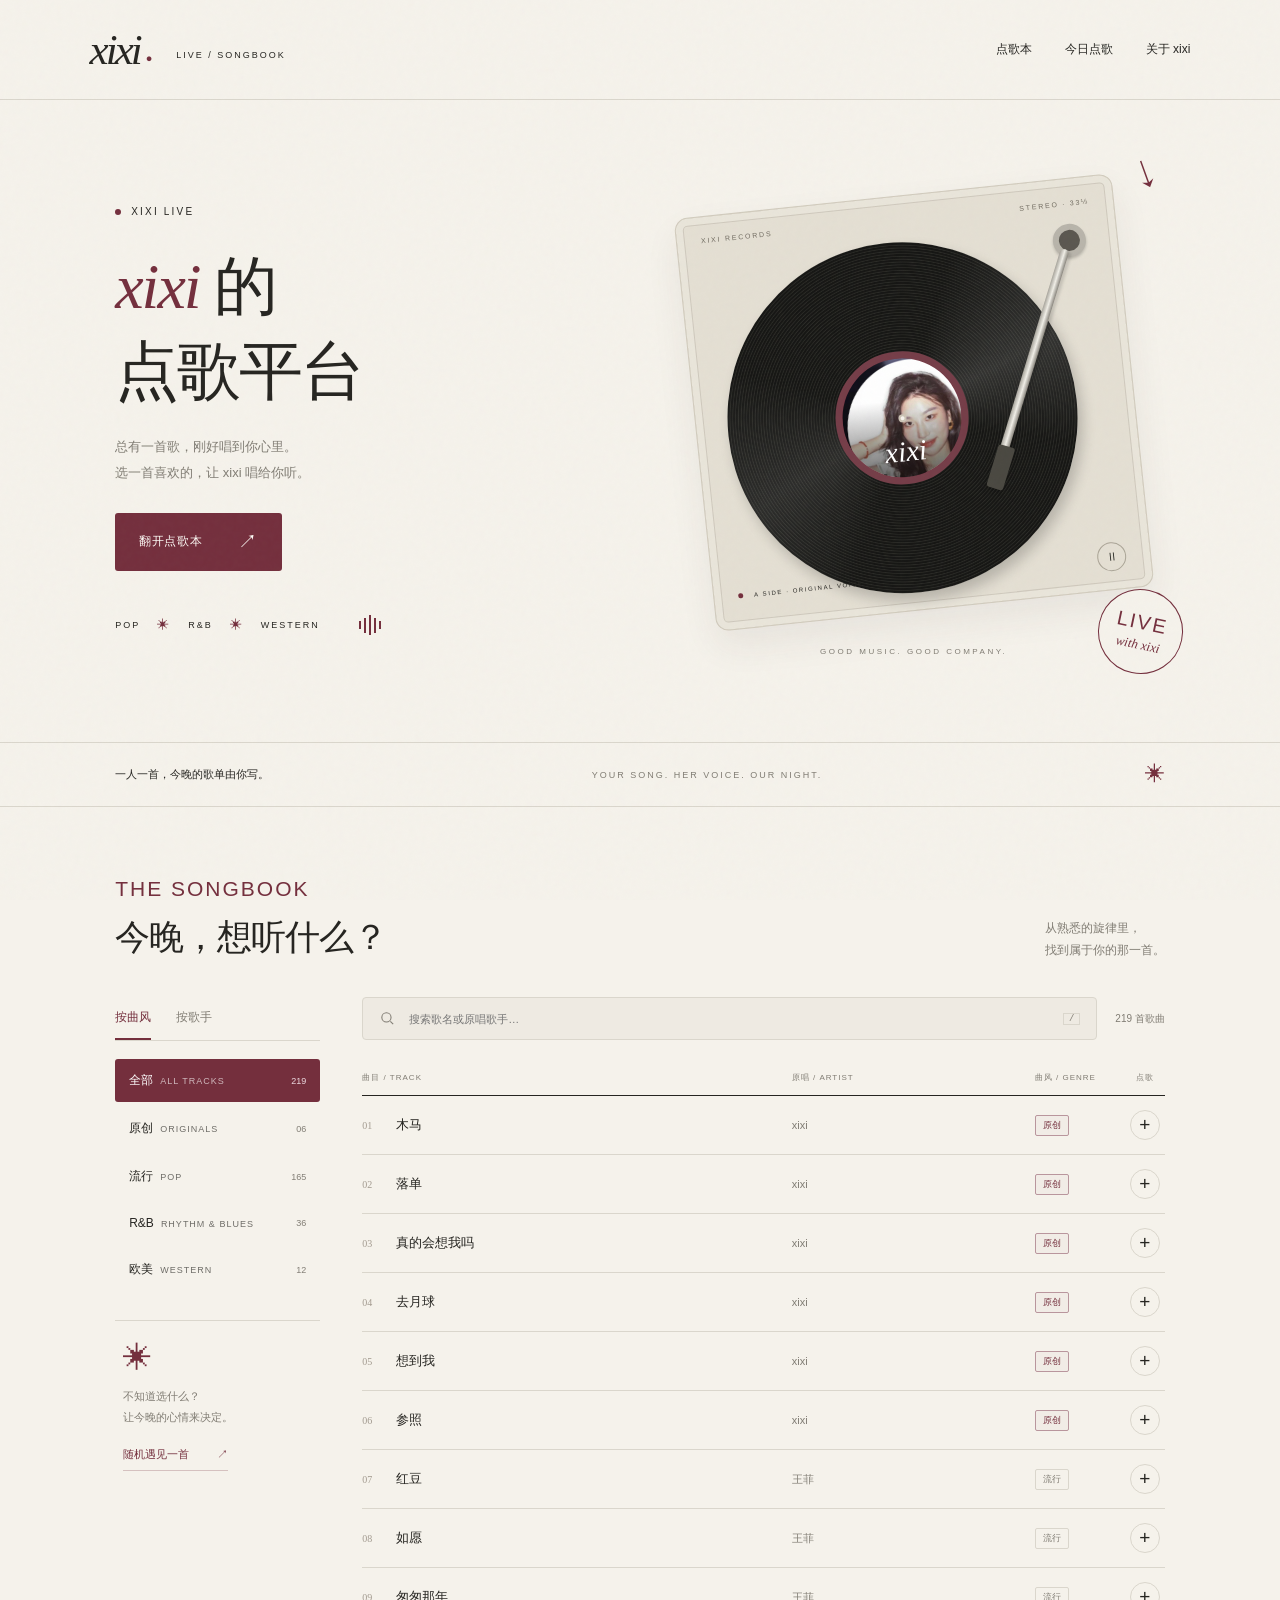
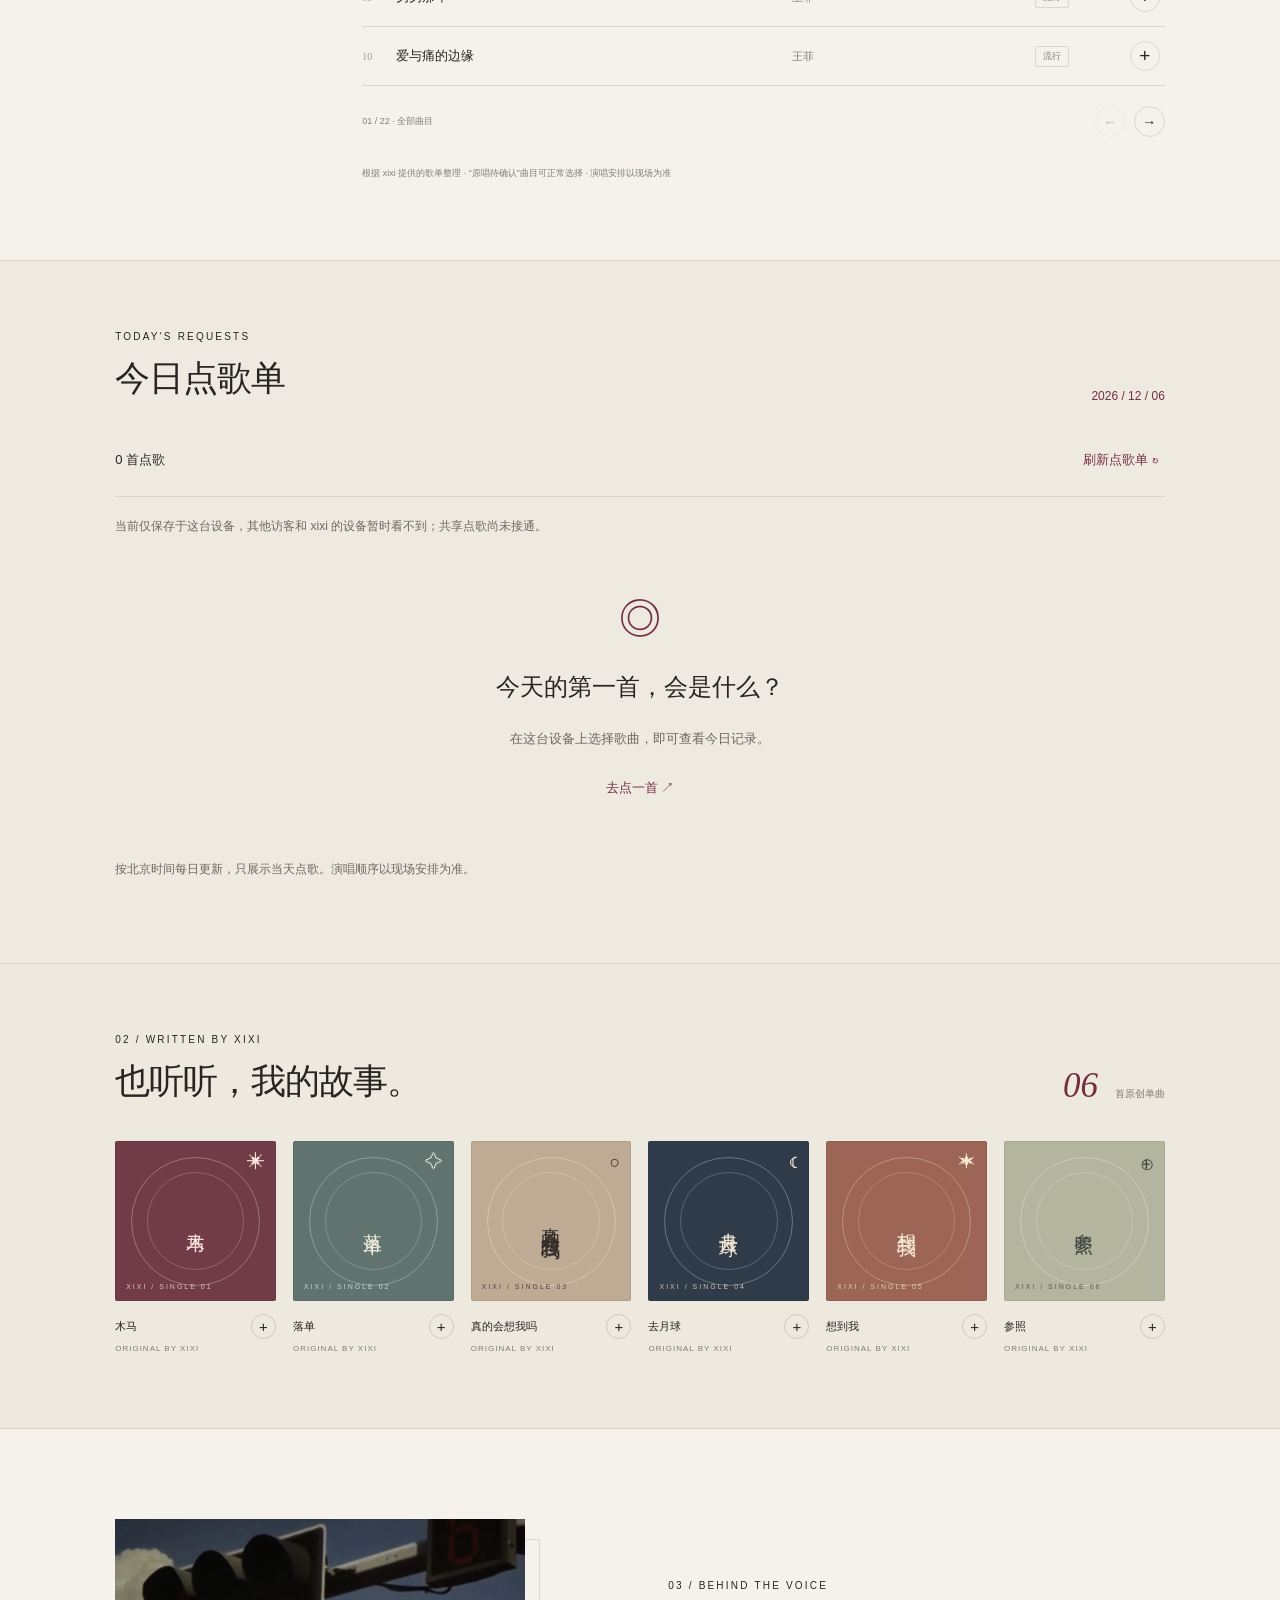
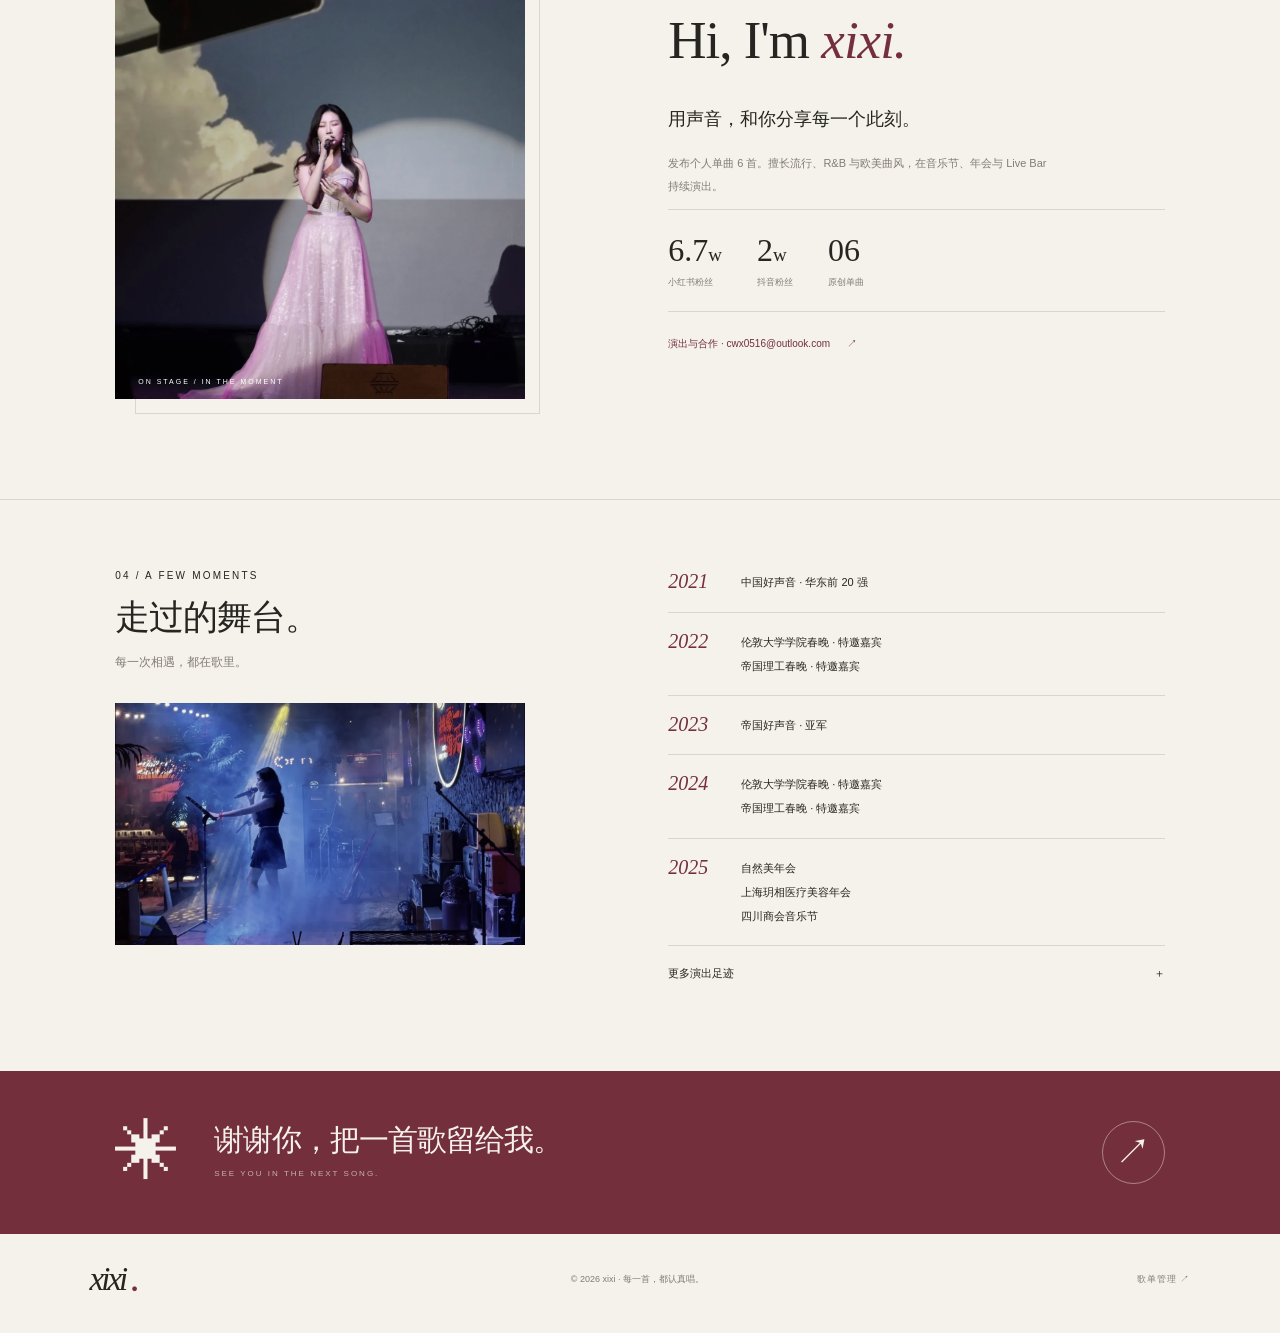
==== commit 6ee1c483: "Add authenticated mobile catalog management and shared catalog API" ====
--- a/index.html
+++ b/index.html
@@ -77,7 +77,7 @@
     </section>
     <section class="closing"><span class="closing-star">✳</span><div><h2>谢谢你，把一首歌留给我。</h2><p>SEE YOU IN THE NEXT SONG.</p></div><a href="#songbook" aria-label="返回点歌本">↗</a></section>
   </main>
-  <footer><a class="wordmark" href="#">xixi<span class="brand-dot">●</span></a><span>© <span id="year"></span> xixi · 每一首，都认真唱。</span><a href="mailto:cwx0516@outlook.com">GET IN TOUCH ↗</a></footer>
+  <footer><a class="wordmark" href="#">xixi<span class="brand-dot">●</span></a><span>© <span id="year"></span> xixi · 每一首，都认真唱。</span><a href="admin.html">歌单管理 ↗</a></footer>
   <div id="request-bar" class="request-bar" hidden><div><span class="bar-disc">◎</span><div><strong>你的点歌单</strong><span id="selection-summary"></span></div></div><button id="open-request" class="primary">填写点歌信息 <span>↗</span></button></div>
   <dialog id="request-dialog"><button class="dialog-close" id="close-dialog" aria-label="关闭点歌窗口">×</button><div class="eyebrow">A LITTLE REQUEST</div><h2>这首歌，唱给谁？</h2><p class="dialog-sub">选好歌曲，加入今日点歌单。</p><div id="selected-songs" class="selected-songs"></div><form id="request-form"><div class="form-row"><label>你的昵称<input name="nickname" maxlength="40" placeholder="怎么称呼你？" autocomplete="nickname"></label><label>桌号 / 位置<input name="table" maxlength="40" placeholder="例如：A03 桌"></label></div><label>想说的话 <span class="optional">选填</span><textarea name="message" maxlength="500" rows="3" placeholder="送给某个人，或留一句今晚的心情…"></textarea></label><div class="delivery-note" id="delivery-note"></div><button id="submit-request" type="submit" class="primary full">加入今日点歌单 <span>↗</span></button><div id="form-status" role="status"></div></form></dialog>
   <div class="toast" id="toast" role="status"></div>
